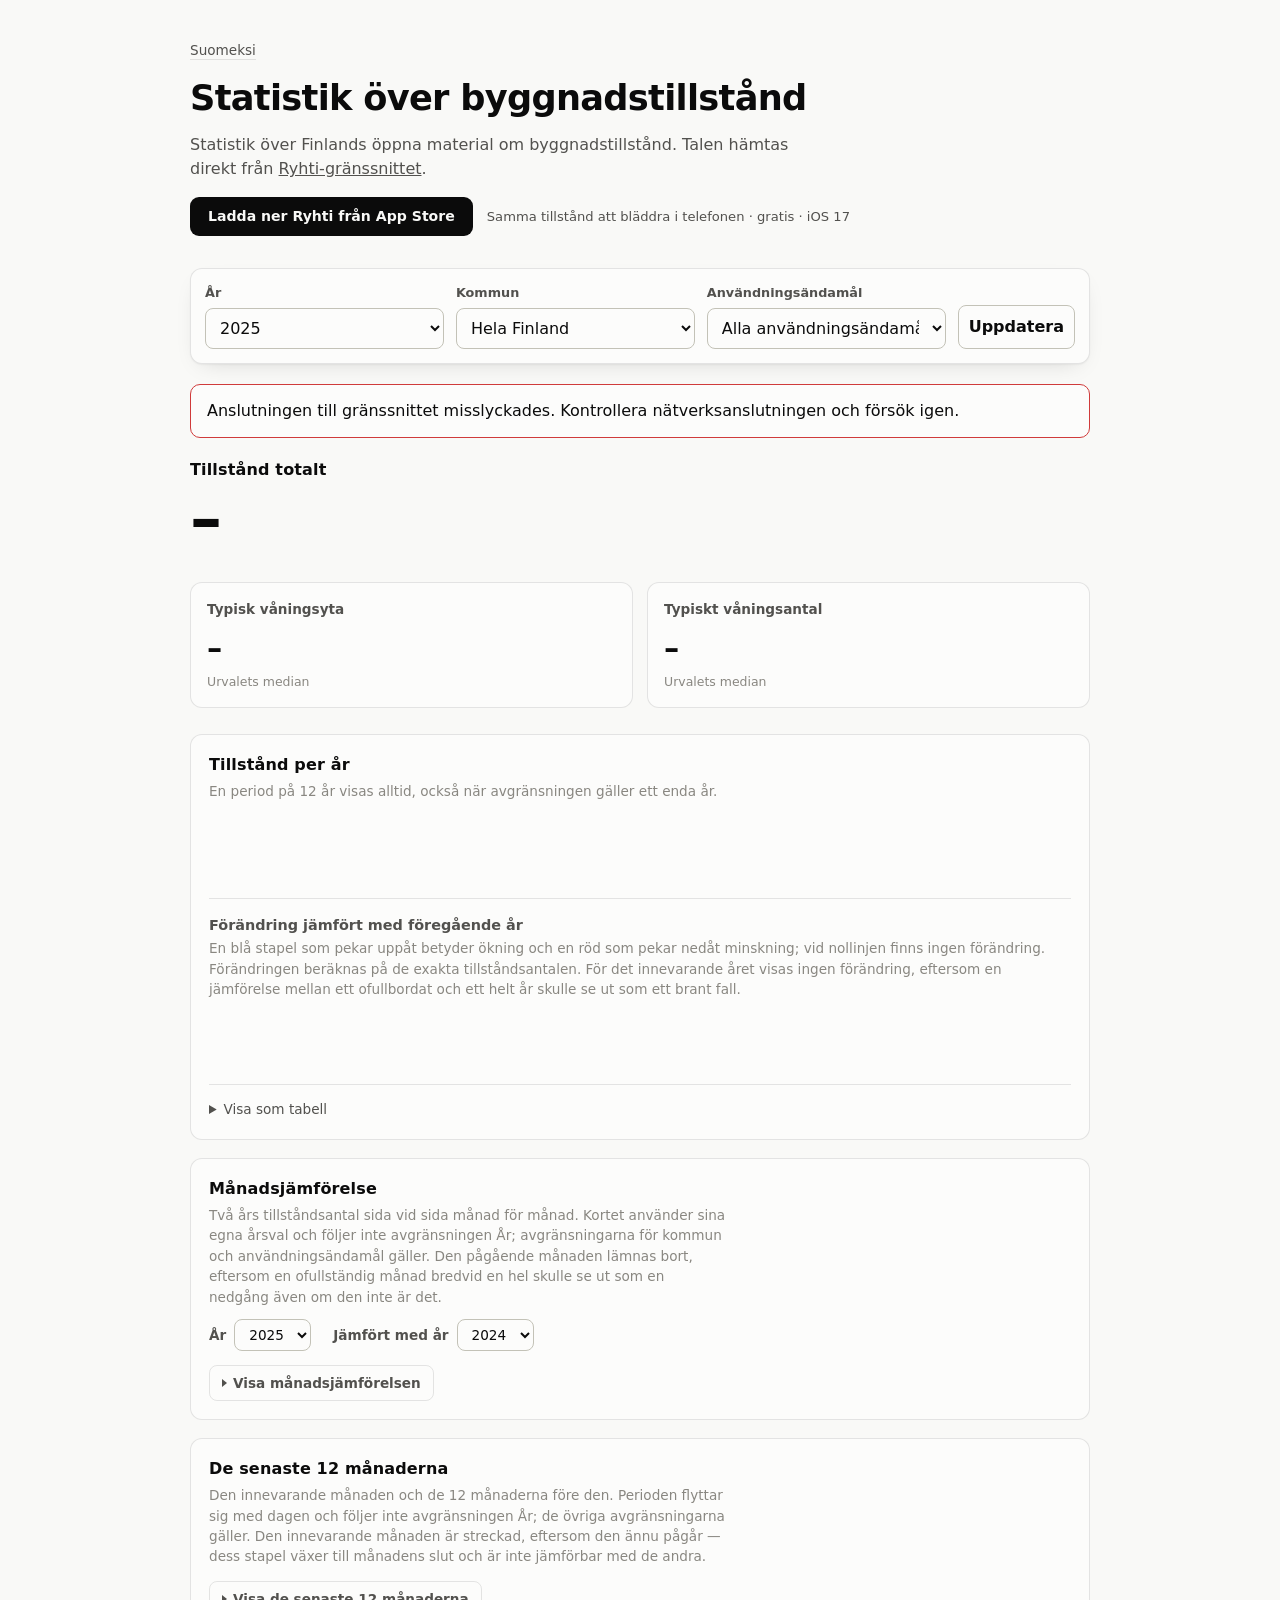
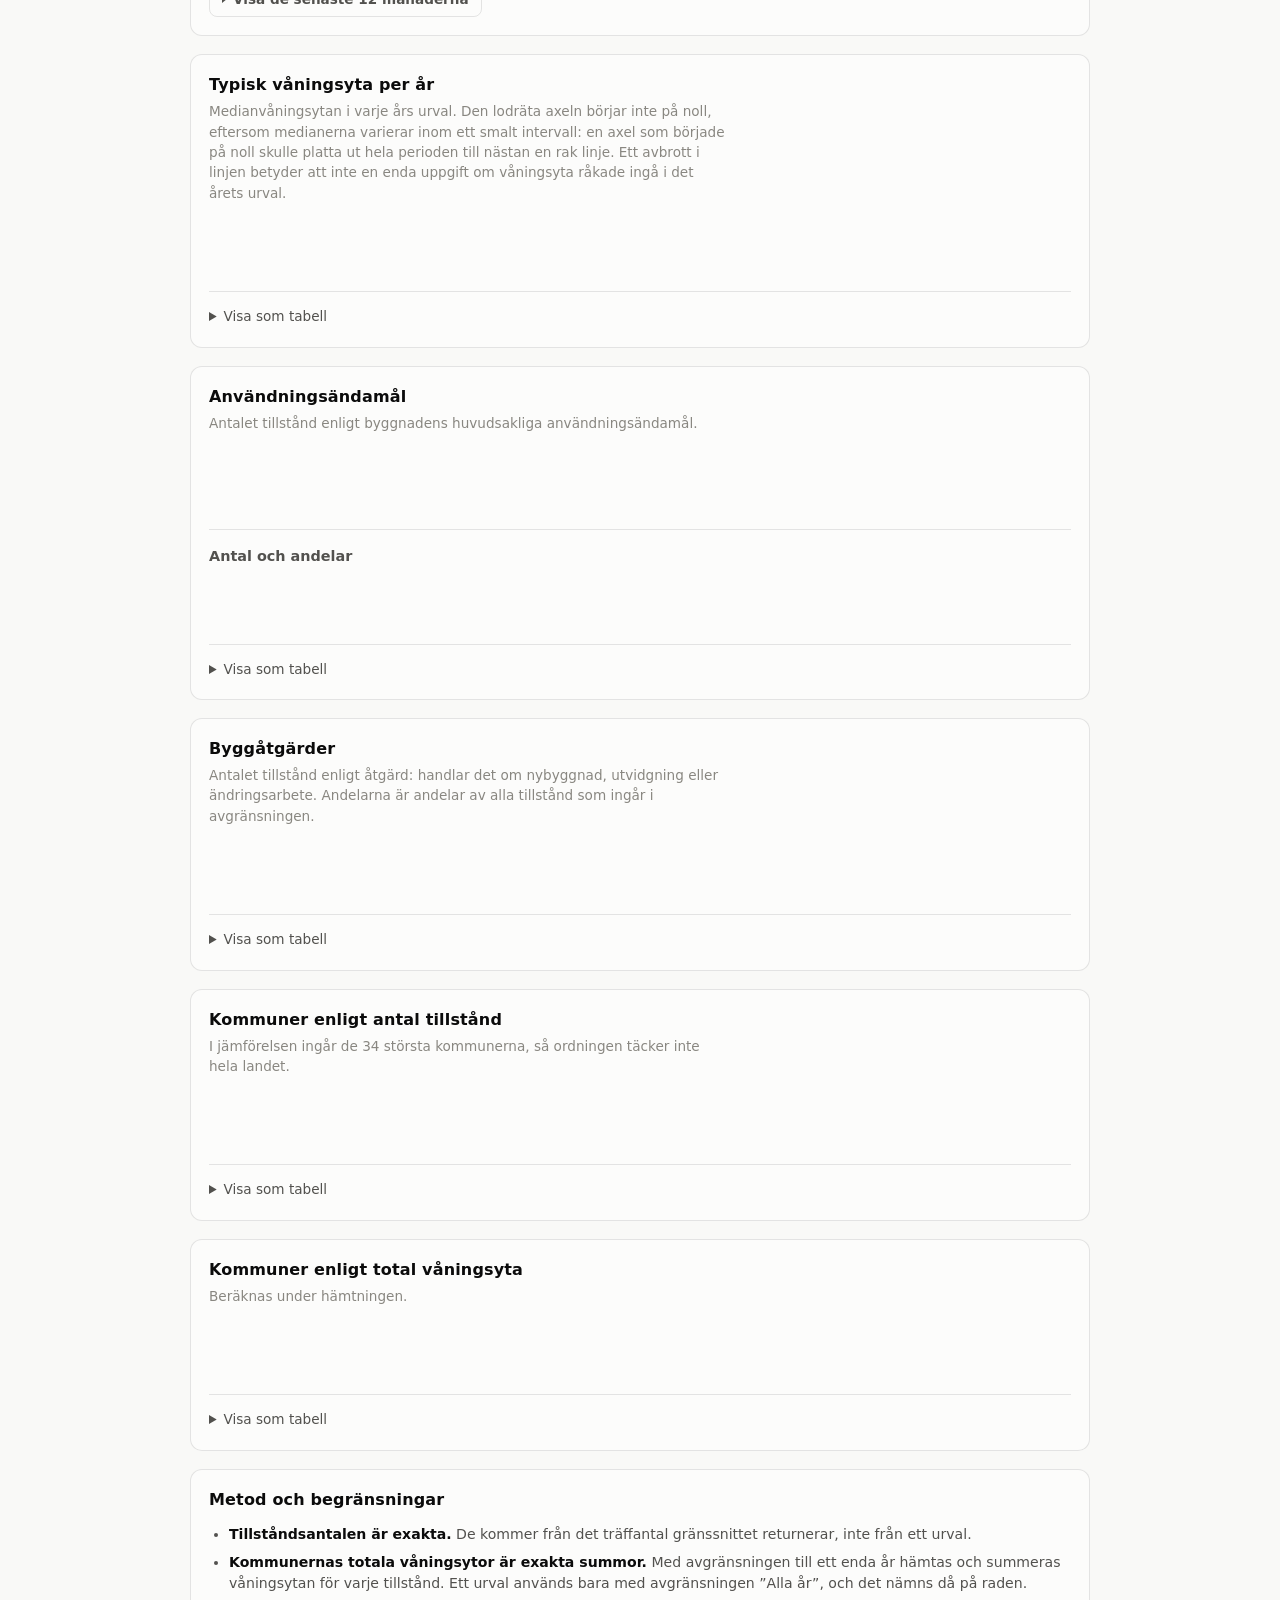
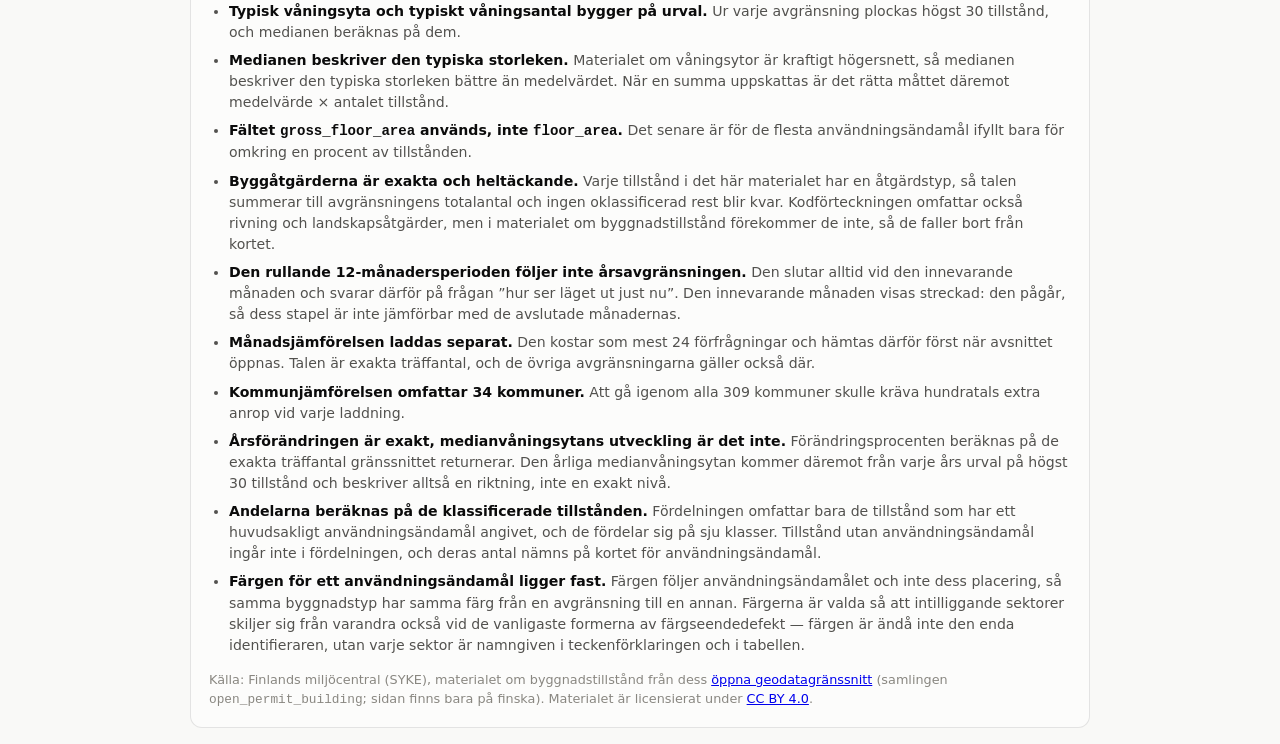
==== statistik/index.html @ 851aa3f9 "Add a Swedish statistics page at /statistik/ The page is a second shell over the same application, n" ====
<!doctype html>
<html lang="sv">
<head>
<meta charset="utf-8">
<meta name="viewport" content="width=device-width, initial-scale=1">
<title>Statistik över byggnadstillstånd</title>
<meta name="description" content="Statistik över Finlands öppna material om byggnadstillstånd (Ryhti-gränssnittet).">
<link rel="stylesheet" href="../assets/statistics.css">
<link rel="alternate" hreflang="sv" href="https://ryhti.botit.fi/statistik/">
<link rel="alternate" hreflang="fi" href="https://ryhti.botit.fi/tilastot/">
</head>
<body>
<header class="page-header">
  <div class="wrap">
    <p class="lang-switch"><a href="../tilastot/" hreflang="fi" lang="fi">Suomeksi</a></p>
    <h1>Statistik över byggnadstillstånd</h1>
    <p class="lede">
      Statistik över Finlands öppna material om byggnadstillstånd. Talen hämtas direkt från
      <a href="https://paikkatiedot.ymparisto.fi" rel="noreferrer noopener" target="_blank">Ryhti-gränssnittet</a>.
    </p>
    <p class="cta">
      <a class="app-store-button"
         href="https://apps.apple.com/fi/app/ryhti-rakentamisluvat/id6804220473"
         rel="noreferrer noopener" target="_blank">Ladda ner Ryhti från App Store</a>
      <span class="cta-meta">Samma tillstånd att bläddra i telefonen · gratis · iOS 17</span>
    </p>
  </div>
</header>

<main class="wrap">
  <form class="filters" id="filters" aria-label="Avgränsningar">
    <div class="field">
      <label for="year">År</label>
      <select id="year"></select>
    </div>
    <div class="field">
      <label for="municipality">Kommun</label>
      <select id="municipality"></select>
    </div>
    <div class="field">
      <label for="purpose">Användningsändamål</label>
      <select id="purpose"></select>
    </div>
    <button type="button" id="reload" class="reload">Uppdatera</button>
  </form>

  <div id="status" class="status" role="status" aria-live="polite" hidden>
    <div class="progress-track"><div class="progress-fill" id="progress-fill"></div></div>
    <span id="status-text">Hämtar…</span>
  </div>

  <div id="error" class="error-panel" role="alert" hidden></div>

  <div id="results">
    <section class="hero-block" aria-labelledby="hero-heading">
      <h2 id="hero-heading" class="section-title">Tillstånd totalt</h2>
      <p class="hero-figure" id="total-count">–</p>
      <p class="scope-chips" id="scope-chips"></p>
    </section>

    <section class="tiles" aria-label="Typiska värden">
      <article class="tile">
        <h3>Typisk våningsyta</h3>
        <p class="tile-value" id="typical-area">–</p>
        <p class="tile-note" id="typical-area-note">Urvalets median</p>
      </article>
      <article class="tile">
        <h3>Typiskt våningsantal</h3>
        <p class="tile-value" id="typical-storeys">–</p>
        <p class="tile-note" id="typical-storeys-note">Urvalets median</p>
      </article>
    </section>

    <section class="card" aria-labelledby="time-heading">
      <div class="card-head">
        <h2 id="time-heading" class="section-title">Tillstånd per år</h2>
        <p class="section-note">En period på 12 år visas alltid, också när avgränsningen gäller ett enda år.</p>
      </div>
      <div id="chart-years" class="chart"></div>

      <div class="sub-chart">
        <h3 class="sub-title">Förändring jämfört med föregående år</h3>
        <p class="section-note">
          En blå stapel som pekar uppåt betyder ökning och en röd som pekar nedåt
          minskning; vid nollinjen finns ingen förändring. Förändringen beräknas
          på de exakta tillståndsantalen. För det innevarande året visas ingen
          förändring, eftersom en jämförelse mellan ett ofullbordat och ett helt
          år skulle se ut som ett brant fall.
        </p>
        <div id="chart-yoy" class="chart"></div>
      </div>

      <details class="table-view">
        <summary>Visa som tabell</summary>
        <div id="table-years"></div>
      </details>
    </section>

    <section class="card" aria-labelledby="month-heading">
      <div class="card-head">
        <h2 id="month-heading" class="section-title">Månadsjämförelse</h2>
        <p class="section-note" id="month-note">
          Två års tillståndsantal sida vid sida månad för månad. Kortet använder
          sina egna årsval och följer inte avgränsningen År; avgränsningarna för
          kommun och användningsändamål gäller. Den pågående månaden lämnas
          bort, eftersom en ofullständig månad bredvid en hel skulle se ut som
          en nedgång även om den inte är det.
        </p>
        <div class="inline-fields">
          <p class="inline-field">
            <label for="month-year-a">År</label>
            <select id="month-year-a"></select>
          </p>
          <p class="inline-field">
            <label for="month-year-b">Jämfört med år</label>
            <select id="month-year-b"></select>
          </p>
        </div>
      </div>
      <!-- Outside the disclosure on purpose: it carries the "pick a single year"
           explanation, which is needed precisely when the section is collapsed. -->
      <div id="month-status" class="lazy-status" role="status" aria-live="polite" hidden></div>
      <details class="lazy-section" id="month-details">
        <summary>Visa månadsjämförelsen</summary>
        <div class="lazy-body">
          <div id="chart-months" class="chart"></div>
          <div id="table-months"></div>
        </div>
      </details>
    </section>

    <section class="card" aria-labelledby="rolling-heading">
      <div class="card-head">
        <h2 id="rolling-heading" class="section-title">De senaste 12 månaderna</h2>
        <p class="section-note">
          Den innevarande månaden och de 12 månaderna före den. Perioden flyttar
          sig med dagen och följer inte avgränsningen År; de övriga
          avgränsningarna gäller. Den innevarande månaden är streckad, eftersom
          den ännu pågår — dess stapel växer till månadens slut och är inte
          jämförbar med de andra.
        </p>
      </div>
      <div id="rolling-status" class="lazy-status" role="status" aria-live="polite" hidden></div>
      <details class="lazy-section" id="rolling-details">
        <summary>Visa de senaste 12 månaderna</summary>
        <div class="lazy-body">
          <div id="chart-rolling" class="chart"></div>
          <div id="table-rolling"></div>
        </div>
      </details>
    </section>

    <section class="card" aria-labelledby="median-area-heading">
      <div class="card-head">
        <h2 id="median-area-heading" class="section-title">Typisk våningsyta per år</h2>
        <p class="section-note">
          Medianvåningsytan i varje års urval. Den lodräta axeln börjar inte på noll,
          eftersom medianerna varierar inom ett smalt intervall: en axel som började
          på noll skulle platta ut hela perioden till nästan en rak linje. Ett avbrott
          i linjen betyder att inte en enda uppgift om våningsyta råkade ingå i det
          årets urval.
        </p>
      </div>
      <div id="chart-median-area" class="chart"></div>
      <details class="table-view">
        <summary>Visa som tabell</summary>
        <div id="table-median-area"></div>
      </details>
    </section>

    <section class="card" aria-labelledby="purpose-heading">
      <div class="card-head">
        <h2 id="purpose-heading" class="section-title">Användningsändamål</h2>
        <p class="section-note" id="purpose-note">Antalet tillstånd enligt byggnadens huvudsakliga användningsändamål.</p>
      </div>
      <div id="chart-purpose-split" class="chart"></div>
      <div class="sub-chart">
        <h3 class="sub-title">Antal och andelar</h3>
        <div id="chart-purposes" class="chart"></div>
      </div>
      <details class="table-view">
        <summary>Visa som tabell</summary>
        <div id="table-purposes"></div>
      </details>
    </section>

    <section class="card" aria-labelledby="action-heading">
      <div class="card-head">
        <h2 id="action-heading" class="section-title">Byggåtgärder</h2>
        <p class="section-note">
          Antalet tillstånd enligt åtgärd: handlar det om nybyggnad, utvidgning
          eller ändringsarbete. Andelarna är andelar av alla tillstånd som
          ingår i avgränsningen.
        </p>
      </div>
      <div id="chart-action-types" class="chart"></div>
      <details class="table-view">
        <summary>Visa som tabell</summary>
        <div id="table-action-types"></div>
      </details>
    </section>

    <section class="card" aria-labelledby="muni-count-heading">
      <div class="card-head">
        <h2 id="muni-count-heading" class="section-title">Kommuner enligt antal tillstånd</h2>
        <p class="section-note">I jämförelsen ingår de 34 största kommunerna, så ordningen täcker inte hela landet.</p>
      </div>
      <div id="chart-muni-count" class="chart"></div>
      <details class="table-view">
        <summary>Visa som tabell</summary>
        <div id="table-muni-count"></div>
      </details>
    </section>

    <section class="card" aria-labelledby="muni-area-heading">
      <div class="card-head">
        <h2 id="muni-area-heading" class="section-title">Kommuner enligt total våningsyta</h2>
        <p class="section-note" id="muni-area-note">Beräknas under hämtningen.</p>
      </div>
      <div id="chart-muni-area" class="chart"></div>
      <details class="table-view">
        <summary>Visa som tabell</summary>
        <div id="table-muni-area"></div>
      </details>
    </section>
  </div>

  <section class="card methodology" aria-labelledby="method-heading">
    <h2 id="method-heading" class="section-title">Metod och begränsningar</h2>
    <ul>
      <li><strong>Tillståndsantalen är exakta.</strong> De kommer från det träffantal gränssnittet returnerar, inte från ett urval.</li>
      <li><strong>Kommunernas totala våningsytor är exakta summor.</strong> Med avgränsningen till ett enda år hämtas och summeras våningsytan för varje tillstånd. Ett urval används bara med avgränsningen ”Alla år”, och det nämns då på raden.</li>
      <li><strong>Typisk våningsyta och typiskt våningsantal bygger på urval.</strong> Ur varje avgränsning plockas högst 30 tillstånd, och medianen beräknas på dem.</li>
      <li><strong>Medianen beskriver den typiska storleken.</strong> Materialet om våningsytor är kraftigt högersnett, så medianen beskriver den typiska storleken bättre än medelvärdet. När en summa uppskattas är det rätta måttet däremot medelvärde × antalet tillstånd.</li>
      <li><strong>Fältet <code>gross_floor_area</code> används, inte <code>floor_area</code>.</strong> Det senare är för de flesta användningsändamål ifyllt bara för omkring en procent av tillstånden.</li>
      <li><strong>Byggåtgärderna är exakta och heltäckande.</strong> Varje tillstånd i det här materialet har en åtgärdstyp, så talen summerar till avgränsningens totalantal och ingen oklassificerad rest blir kvar. Kodförteckningen omfattar också rivning och landskapsåtgärder, men i materialet om byggnadstillstånd förekommer de inte, så de faller bort från kortet.</li>
      <li><strong>Den rullande 12-månadersperioden följer inte årsavgränsningen.</strong> Den slutar alltid vid den innevarande månaden och svarar därför på frågan ”hur ser läget ut just nu”. Den innevarande månaden visas streckad: den pågår, så dess stapel är inte jämförbar med de avslutade månadernas.</li>
      <li><strong>Månadsjämförelsen laddas separat.</strong> Den kostar som mest 24 förfrågningar och hämtas därför först när avsnittet öppnas. Talen är exakta träffantal, och de övriga avgränsningarna gäller också där.</li>
      <li><strong>Kommunjämförelsen omfattar 34 kommuner.</strong> Att gå igenom alla 309 kommuner skulle kräva hundratals extra anrop vid varje laddning.</li>
      <li><strong>Årsförändringen är exakt, medianvåningsytans utveckling är det inte.</strong> Förändringsprocenten beräknas på de exakta träffantal gränssnittet returnerar. Den årliga medianvåningsytan kommer däremot från varje års urval på högst 30 tillstånd och beskriver alltså en riktning, inte en exakt nivå.</li>
      <li><strong>Andelarna beräknas på de klassificerade tillstånden.</strong> Fördelningen omfattar bara de tillstånd som har ett huvudsakligt användningsändamål angivet, och de fördelar sig på sju klasser. Tillstånd utan användningsändamål ingår inte i fördelningen, och deras antal nämns på kortet för användningsändamål.</li>
      <li><strong>Färgen för ett användningsändamål ligger fast.</strong> Färgen följer användningsändamålet och inte dess placering, så samma byggnadstyp har samma färg från en avgränsning till en annan. Färgerna är valda så att intilliggande sektorer skiljer sig från varandra också vid de vanligaste formerna av färgseendedefekt — färgen är ändå inte den enda identifieraren, utan varje sektor är namngiven i teckenförklaringen och i tabellen.</li>
    </ul>
    <p class="source-note">
      Källa: Finlands miljöcentral (SYKE), materialet om byggnadstillstånd från dess
      <a href="https://www.syke.fi/fi/ymparistotieto/avoimet-rajapinnat/paikkatietorajapinnat" rel="noreferrer noopener" target="_blank" hreflang="fi">öppna geodatagränssnitt</a>
      (samlingen <code>open_permit_building</code>; sidan finns bara på finska). Materialet är licensierat under
      <a href="https://creativecommons.org/licenses/by/4.0/deed.sv" rel="noreferrer noopener" target="_blank">CC BY 4.0</a>.
    </p>
  </section>
</main>

<!-- Shares the ?v= cache token with the Finnish shell and with every import
     specifier in assets/js/ — see the note in ../tilastot/index.html. -->
<script type="module" src="../assets/js/app.js?v=2026-09-03a"></script>
</body>
</html>
---- assets/statistics.css ----
/* Palette roles are declared once here and referenced by role everywhere else,
   so the light/dark values swap in one place. Dark values are declared under
   both the OS media query and an explicit [data-theme] stamp, so a viewer's
   own toggle wins in either direction. */
:root {
  color-scheme: light;
  --page-plane: #f9f9f7;
  --surface-1: #fcfcfb;
  --text-primary: #0b0b0b;
  --text-secondary: #52514e;
  --text-muted: #898781;
  --grid-line: #e1e0d9;
  --axis-line: #c3c2b7;
  --border: rgba(11, 11, 11, 0.10);
  --series-blue: #2a78d6;
  --series-orange: #eb6834;
  /* Categorical slots 3-7, used only by the purpose donut. Slots 1-2 are the
     blue/orange above, so the donut shares the page's existing two series
     colors rather than introducing a parallel palette. The ring order
     (blue, orange, aqua, yellow, magenta, violet, green, wrapping back to
     blue) was chosen so every adjacent pair clears the CVD and normal-vision
     separation gates in BOTH modes — violet beside blue fails in dark, which
     is why green rather than violet closes the ring. */
  --series-aqua: #1baf7a;
  --series-yellow: #eda100;
  --series-magenta: #e87ba4;
  --series-violet: #4a3aa7;
  --series-green: #008300;
  /* Diverging pair for the year-over-year chart: blue up, red down, with the
     zero line as the neutral midpoint. */
  --series-positive: #2a78d6;
  --series-negative: #e34948;
  --track: #eceae4;
  --critical: #d03b3b;
  --focus: #2a78d6;
  --surface-raised: #fcfcfb;
  --shadow-sticky: 0 1px 2px rgba(11, 11, 11, 0.05), 0 8px 24px -12px rgba(11, 11, 11, 0.18);
  --shadow-tooltip: 0 2px 6px rgba(11, 11, 11, 0.10), 0 12px 28px -10px rgba(11, 11, 11, 0.28);
  --chip-bg: rgba(11, 11, 11, 0.05);
}
@media (prefers-color-scheme: dark) {
  :root:not([data-theme="light"]) {
    color-scheme: dark;
    --page-plane: #0d0d0d;
    --surface-1: #1a1a19;
    --text-primary: #ffffff;
    --text-secondary: #c3c2b7;
    --text-muted: #898781;
    --grid-line: #2c2c2a;
    --axis-line: #383835;
    --border: rgba(255, 255, 255, 0.10);
    --series-blue: #3987e5;
    --series-orange: #d95926;
    --series-aqua: #199e70;
    --series-yellow: #c98500;
    --series-magenta: #d55181;
    --series-violet: #9085e9;
    --series-green: #008300;
    /* Diverging pair for the year-over-year chart: blue up, red down, with the
       zero line as the neutral midpoint. */
    --series-positive: #3987e5;
    --series-negative: #e66767;
    --track: #262624;
    --critical: #e66767;
    --focus: #3987e5;
    --surface-raised: #1f1f1e;
    --shadow-sticky: 0 1px 2px rgba(0, 0, 0, 0.5), 0 8px 24px -12px rgba(0, 0, 0, 0.7);
    --shadow-tooltip: 0 2px 6px rgba(0, 0, 0, 0.5), 0 12px 28px -10px rgba(0, 0, 0, 0.8);
    --chip-bg: rgba(255, 255, 255, 0.07);
  }
}
:root[data-theme="dark"] {
  color-scheme: dark;
  --page-plane: #0d0d0d;
  --surface-1: #1a1a19;
  --text-primary: #ffffff;
  --text-secondary: #c3c2b7;
  --text-muted: #898781;
  --grid-line: #2c2c2a;
  --axis-line: #383835;
  --border: rgba(255, 255, 255, 0.10);
  --series-blue: #3987e5;
  --series-orange: #d95926;
  --series-aqua: #199e70;
  --series-yellow: #c98500;
  --series-magenta: #d55181;
  --series-violet: #9085e9;
  --series-green: #008300;
  /* Diverging pair for the year-over-year chart: blue up, red down, with the
     zero line as the neutral midpoint. */
  --series-positive: #3987e5;
  --series-negative: #e66767;
  --track: #262624;
  --critical: #e66767;
  --focus: #3987e5;
  --surface-raised: #1f1f1e;
  --shadow-sticky: 0 1px 2px rgba(0, 0, 0, 0.5), 0 8px 24px -12px rgba(0, 0, 0, 0.7);
  --shadow-tooltip: 0 2px 6px rgba(0, 0, 0, 0.5), 0 12px 28px -10px rgba(0, 0, 0, 0.8);
  --chip-bg: rgba(255, 255, 255, 0.07);
}

* { box-sizing: border-box; }

body {
  margin: 0;
  background: var(--page-plane);
  color: var(--text-primary);
  font-family: system-ui, -apple-system, "Segoe UI", sans-serif;
  line-height: 1.5;
  -webkit-text-size-adjust: 100%;
}

.wrap { max-width: 940px; margin: 0 auto; padding: 0 20px; }

/* Language switch. Sits above the title rather than in a nav bar: it is the
   only cross-page link on either shell, and a reader who landed on the wrong
   language needs it before reading anything else, not after. Each shell links
   only to the other one, so the link text is always the language you would be
   switching TO — written in that language, which is what makes it recognisable
   to someone who cannot read the current page. */
.lang-switch { margin: 0 0 12px; font-size: 0.85rem; }
.lang-switch a {
  color: var(--text-secondary);
  text-decoration: none;
  border-bottom: 1px solid var(--border);
  padding-bottom: 1px;
}
.lang-switch a:hover { color: var(--text-primary); border-bottom-color: currentColor; }
.lang-switch a:focus-visible { outline: 2px solid var(--focus); outline-offset: 3px; border-radius: 2px; }

.page-header { padding: 40px 0 8px; }
.page-header h1 { margin: 0 0 8px; font-size: clamp(1.6rem, 4vw, 2.2rem); letter-spacing: -0.02em; }
.lede { margin: 0; color: var(--text-secondary); max-width: 62ch; }
.lede a { color: inherit; }

/* The app link. Secondary to the data on this page, so it is smaller than the
   landing page's primary call to action — but the same neutral pill, because a
   reader who arrives here directly has no other route to the app and should
   recognise it as the same affordance. The neutral pair inverts per theme and
   measures ~18.7:1 light / ~19.4:1 dark, well clear of AA. */
.cta {
  display: flex;
  flex-wrap: wrap;
  align-items: center;
  gap: 8px 14px;
  margin: 16px 0 0;
}
.app-store-button {
  display: inline-block;
  background: var(--text-primary);
  color: var(--page-plane);
  text-decoration: none;
  font-size: 0.88rem;
  font-weight: 600;
  padding: 9px 18px;
  border-radius: 9px;
}
.app-store-button:hover { opacity: 0.88; }
.app-store-button:focus-visible {
  outline: 2px solid var(--focus);
  outline-offset: 2px;
}
/* --text-secondary, not --text-muted: muted measures 3.41:1 on the page plane
   in light mode, under the 4.5:1 AA wants for text this size. Secondary gives
   7.53:1 / 10.85:1. */
.cta-meta { color: var(--text-secondary); font-size: 0.82rem; }

/* ---- Filters: one row above the charts ---- */
/* Sticky: the page is long, every figure below is scoped by these three
   controls, and losing them on scroll means scrolling back up to re-read what
   you are even looking at. */
.filters {
  position: sticky;
  top: 0;
  z-index: 20;
  display: flex;
  flex-wrap: wrap;
  gap: 12px;
  align-items: flex-end;
  margin: 24px 0 20px;
  padding: 14px;
  background: var(--surface-raised);
  border: 1px solid var(--border);
  border-radius: 12px;
  box-shadow: var(--shadow-sticky);
}
.field { display: flex; flex-direction: column; gap: 6px; flex: 1 1 180px; min-width: 0; }
.field label { font-size: 0.8rem; font-weight: 600; color: var(--text-secondary); }
select, .reload {
  font: inherit;
  color: var(--text-primary);
  background: var(--surface-1);
  border: 1px solid var(--axis-line);
  border-radius: 8px;
  padding: 9px 10px;
  min-width: 0;
}
.reload { flex: 0 0 auto; cursor: pointer; font-weight: 600; }
.reload:hover { border-color: var(--focus); }
select:focus-visible, .reload:focus-visible, summary:focus-visible {
  outline: 2px solid var(--focus);
  outline-offset: 2px;
}

/* ---- Loading + error ---- */
.status { display: flex; align-items: center; gap: 12px; margin-bottom: 16px; color: var(--text-secondary); font-size: 0.9rem; }
/* A class-level `display` would otherwise beat the UA stylesheet's [hidden]
   rule, leaving the finished progress bar on screen. Needed on every element
   here that sets display AND is toggled via the hidden attribute. */
.status[hidden] { display: none; }
.progress-track { flex: 1 1 auto; height: 4px; background: var(--track); border-radius: 999px; overflow: hidden; }
.progress-fill { height: 100%; width: 0%; background: var(--series-blue); border-radius: 999px; transition: width 120ms linear; }
#status-text { flex: 0 0 auto; font-variant-numeric: tabular-nums; }

.error-panel {
  margin-bottom: 20px;
  padding: 14px 16px;
  border: 1px solid var(--critical);
  border-radius: 10px;
  background: var(--surface-1);
  color: var(--text-primary);
}
.error-panel p { margin: 0 0 8px; }
.error-panel p:last-child { margin-bottom: 0; }
.error-panel code { font-size: 0.85em; }

/* ---- Hero + tiles ---- */
.hero-block { margin: 8px 0 20px; }
.section-title { margin: 0; font-size: 1rem; font-weight: 600; letter-spacing: 0.01em; }
.hero-figure {
  margin: 4px 0 2px;
  /* Proportional figures deliberately: tabular-nums gives every digit the width
     of a zero, which reads loose at display sizes. */
  font-variant-numeric: proportional-nums;
  font-size: clamp(2.6rem, 9vw, 4rem);
  font-weight: 700;
  letter-spacing: -0.03em;
  line-height: 1.05;
}
.section-note { margin: 0; color: var(--text-muted); font-size: 0.85rem; }

/* The active slice, one chip per dimension — readable at a glance next to the
   hero figure, which the filter row alone cannot do once it scrolls away. */
.scope-chips { display: flex; flex-wrap: wrap; gap: 6px; margin: 8px 0 0; }
.chip {
  padding: 3px 9px;
  border-radius: 999px;
  background: var(--chip-bg);
  color: var(--text-secondary);
  font-size: 0.78rem;
  font-weight: 500;
  white-space: nowrap;
}

.tiles { display: grid; grid-template-columns: repeat(auto-fit, minmax(200px, 1fr)); gap: 14px; margin-bottom: 26px; }
.tile { background: var(--surface-1); border: 1px solid var(--border); border-radius: 12px; padding: 16px; }
.tile h3 { margin: 0; font-size: 0.85rem; font-weight: 600; color: var(--text-secondary); }
.tile-value {
  margin: 6px 0 2px;
  font-size: 1.9rem;
  font-weight: 700;
  letter-spacing: -0.02em;
  font-variant-numeric: proportional-nums;
}
.tile-note { margin: 0; color: var(--text-muted); font-size: 0.78rem; }

/* ---- Cards ---- */
.card {
  background: var(--surface-1);
  border: 1px solid var(--border);
  border-radius: 12px;
  padding: 18px;
  margin-bottom: 18px;
}
.card-head { margin-bottom: 14px; }
.card-head .section-note { margin-top: 4px; max-width: 60ch; }
.chart { min-height: 60px; }

/* ---- Refetch: hold the frame ---- */
/* While a new slice loads, the previous render stays put at reduced opacity.
   Blanking to "–" or swapping in a skeleton costs the reader their place and
   makes the page jump; this keeps the layout stable and just says "working". */
#results { transition: opacity 160ms ease; }
#results.is-refreshing { opacity: 0.45; }
#results.is-refreshing .hit-target { pointer-events: none; }

/* ---- Column chart (SVG) ---- */
.grid-line { stroke: var(--grid-line); stroke-width: 1; }
.axis-line { stroke: var(--axis-line); stroke-width: 1; }
.axis-label { fill: var(--text-muted); font-size: 11px; font-variant-numeric: tabular-nums; }
.bar-mark { fill: var(--series-blue); }
/* The compared year recedes: a neutral reference behind the figure, not a second
   category. --text-muted and not --axis-line: the axis token is tuned for a 1px
   structural rule and measures 1.75:1 light / 1.48:1 dark against the card, which
   is under the 3:1 the mark spec asks of a non-text mark and all but invisible in
   dark mode. --text-muted measures 3.5:1 and 4.85:1, so the bar survives as a
   mark. The two bars sit close in luminance (1.01:1 in dark), so they are told
   apart by hue and by a pair order that never varies — selected year always
   left, compared year always right — with the legend and the table twin behind
   that. Color is never the only thing carrying which year is which. */
.bar-mark-previous { fill: var(--text-muted); }
/* The running month: same hue, different texture. Length already means "how
   many", so a partial month must not differ from a whole one by length alone —
   the hatch says it is a different KIND of bar. Texture rather than a paler
   color, so it survives greyscale and any color vision deficiency. */
.hatch-ground { fill: var(--series-blue); fill-opacity: 0.18; }
.hatch-stripe { stroke: var(--series-blue); stroke-width: 3.5; }
.axis-label-year { fill: var(--text-secondary); font-weight: 600; }
/* The one direct label on the chart: the peak. Text wears a text token, never
   the series color. */
.peak-label {
  fill: var(--text-primary);
  font-size: 11px;
  font-weight: 600;
  font-variant-numeric: tabular-nums;
}
.hit-target { fill: transparent; cursor: default; }
.hit-target:hover { fill: var(--text-primary); fill-opacity: 0.05; }
.hit-target:focus-visible {
  fill: var(--text-primary);
  fill-opacity: 0.05;
  outline: 2px solid var(--focus);
  outline-offset: -2px;
}

/* ---- Tooltip ---- */
/* Value leads, label follows: the reader already knows which column they are
   pointing at and wants the number. */
.chart-tooltip {
  position: fixed;
  z-index: 40;
  pointer-events: none;
  display: flex;
  flex-direction: column;
  gap: 1px;
  padding: 7px 10px;
  border: 1px solid var(--border);
  border-radius: 8px;
  background: var(--surface-raised);
  box-shadow: var(--shadow-tooltip);
}
.chart-tooltip[hidden] { display: none; }
.chart-tooltip-value { font-size: 0.95rem; font-weight: 700; color: var(--text-primary); }
.chart-tooltip-label { font-size: 0.78rem; color: var(--text-secondary); }

/* ---- Bar rows (HTML) ---- */
.bar-rows { list-style: none; margin: 0; padding: 0; display: flex; flex-direction: column; gap: 10px; }
.bar-row {
  display: grid;
  grid-template-columns: minmax(0, 11rem) minmax(60px, 1fr) auto;
  align-items: center;
  gap: 12px;
}
.bar-row { border-radius: 6px; transition: background-color 120ms ease; }
.bar-row:hover { background: var(--chip-bg); }
.bar-row-label { font-size: 0.87rem; color: var(--text-secondary); overflow-wrap: anywhere; }
.bar-row-track { background: var(--track); border-radius: 4px; height: 12px; overflow: hidden; }
/* Rounded data-end, square at the baseline, so the bar reads as anchored to
   zero rather than floating. */
.bar-row-fill { display: block; height: 100%; background: var(--series-blue); border-radius: 0 4px 4px 0; }
.hue-orange .bar-row-fill { background: var(--series-orange); }
.bar-row-value { font-size: 0.87rem; font-weight: 600; font-variant-numeric: tabular-nums; white-space: nowrap; }
.bar-row-note { grid-column: 2 / -1; margin-top: -4px; font-size: 0.72rem; color: var(--text-muted); }

@media (max-width: 620px) {
  /* Stacked, the filter bar is ~500px tall on a phone — pinning it would eat
     most of the viewport, so it scrolls away with the rest of the page. The
     scope chips beside the hero figure carry the active slice from there on. */
  .filters { position: static; box-shadow: none; }
  /* The button gets its own full-width row rather than squeezing the select
     next to it. */
  .field { flex: 1 1 100%; }
  .reload { flex: 1 1 100%; padding: 11px 10px; }
}

@media (max-width: 560px) {
  .bar-row { grid-template-columns: minmax(0, 1fr) auto; }
  .bar-row-label { grid-column: 1 / -1; }
  .bar-row-track { grid-column: 1; }
  .bar-row-note { grid-column: 1 / -1; }
}

/* A second chart inside one card: the two answer different questions about the
   same numbers (level vs change, shape vs ranking), so they share a card and a
   table rather than each claiming their own. */
.sub-chart { margin-top: 22px; padding-top: 16px; border-top: 1px solid var(--border); }
.sub-title { margin: 0 0 2px; font-size: 0.9rem; font-weight: 600; color: var(--text-secondary); }
.sub-chart .section-note { margin-bottom: 10px; }

/* ---- Share column on the bar rows ---- */
/* Counts answer "how many", the share answers "how much of the whole" — the
   read a pie is usually reached for. Adding it as a column keeps both reads in
   the chart that already ranks correctly, instead of splitting them across two
   figures. Only the purpose rows opt in; the municipality rankings are a capped
   34-candidate subset that does not sum to a whole, so a share there would be a
   percentage of nothing. */
.bar-rows.has-share .bar-row { grid-template-columns: minmax(0, 11rem) minmax(60px, 1fr) auto 3.4rem; }
.bar-row-share {
  font-size: 0.87rem;
  color: var(--text-secondary);
  font-variant-numeric: tabular-nums;
  text-align: right;
  white-space: nowrap;
}

/* ---- Donut (part-to-whole) ---- */
.donut-chart { display: flex; flex-wrap: wrap; align-items: center; gap: 22px; }
.donut-figure { flex: 0 0 auto; width: 210px; max-width: 100%; }
.donut-slice {
  /* A 2px ring in the card's own surface color between neighbouring segments,
     per the mark spec — the gap, not the hue alone, is what separates two
     slices for a reader who cannot tell the hues apart. */
  stroke: var(--surface-1);
  stroke-width: 2;
  transition: opacity 120ms ease;
}
.donut-figure:hover .donut-slice { opacity: 0.45; }
.donut-figure .donut-slice:hover,
.donut-figure .donut-slice:focus-visible { opacity: 1; }
.donut-slice:focus-visible { outline: 2px solid var(--focus); outline-offset: 2px; }
/* Text in the hole wears text tokens, never a series color. */
.donut-center-value {
  fill: var(--text-primary);
  font-size: 26px;
  font-weight: 700;
  text-anchor: middle;
  font-variant-numeric: proportional-nums;
}
.donut-center-label { fill: var(--text-muted); font-size: 11px; text-anchor: middle; }

/* Two entries on one line above the plot — a legend this short does not need a
   column layout, and sitting above the chart it is read before the marks.
   .legend-item is shared with the donut, whose four-column grid would leave two
   empty tracks (and 3.4rem of dead space) on a swatch+name pair, so the grid is
   collapsed back to the two columns these items actually have. */
.chart-legend {
  display: flex;
  flex-wrap: wrap;
  gap: 6px 18px;
  list-style: none;
  margin: 0 0 10px;
  padding: 0;
}
.chart-legend .legend-item {
  grid-template-columns: 10px auto;
  padding: 0;
  gap: 7px;
}
.chart-legend .legend-item:hover { background: none; }
.chart-legend .legend-swatch.swatch-current { background: var(--series-blue); }
.chart-legend .legend-swatch.swatch-previous { background: var(--text-muted); }

/* The legend is not optional here: three of the seven light-mode slot colors
   sit below 3:1 against the card surface, so the written name carries identity
   and the color only reinforces it. */
/* Capped so the two key columns stay beside the ring instead of drifting to the
   far edge of a wide card, which leaves the swatches stranded from the shape
   they are labelling. */
.donut-legend { flex: 1 1 240px; max-width: 440px; list-style: none; margin: 0; padding: 0; min-width: 0; }
.legend-item {
  display: grid;
  grid-template-columns: 10px minmax(0, 1fr) auto 3.4rem;
  align-items: baseline;
  gap: 10px;
  padding: 3px 4px;
  border-radius: 6px;
}
.legend-item:hover { background: var(--chip-bg); }
/* Key-only: swatch and name, no figures. Used where bar rows directly below
   carry the counts and shares. */
.donut-legend.key-only { columns: 2; column-gap: 18px; }
.donut-legend.key-only .legend-item { grid-template-columns: 10px minmax(0, 1fr); break-inside: avoid; }
.legend-swatch { width: 10px; height: 10px; border-radius: 3px; align-self: center; }
.legend-label { font-size: 0.85rem; color: var(--text-secondary); overflow-wrap: anywhere; }
.legend-value { font-size: 0.85rem; font-weight: 600; font-variant-numeric: tabular-nums; white-space: nowrap; }
.legend-share {
  font-size: 0.85rem;
  color: var(--text-secondary);
  font-variant-numeric: tabular-nums;
  text-align: right;
  white-space: nowrap;
}

/* Categorical slots, in ring order. Assigned by building purpose CODE, never by
   rank — a filter that reorders the purposes must not repaint them. */
.slot-1 { fill: var(--series-blue); }
.slot-2 { fill: var(--series-orange); }
.slot-3 { fill: var(--series-aqua); }
.slot-4 { fill: var(--series-yellow); }
.slot-5 { fill: var(--series-magenta); }
.slot-6 { fill: var(--series-violet); }
.slot-7 { fill: var(--series-green); }
.swatch-1 { background: var(--series-blue); }
.swatch-2 { background: var(--series-orange); }
.swatch-3 { background: var(--series-aqua); }
.swatch-4 { background: var(--series-yellow); }
.swatch-5 { background: var(--series-magenta); }
.swatch-6 { background: var(--series-violet); }
.swatch-7 { background: var(--series-green); }

/* ---- Line chart (median size over time) ---- */
.line-mark { fill: none; stroke: var(--series-orange); stroke-width: 2; stroke-linejoin: round; stroke-linecap: round; }
/* A 2px surface ring so a dot stays readable where it overlaps the line. */
.line-dot { fill: var(--series-orange); stroke: var(--surface-1); stroke-width: 2; }
.crosshair { stroke: var(--axis-line); stroke-width: 1; stroke-dasharray: 3 3; }

/* ---- Diverging columns (year-over-year change) ---- */
.bar-mark-positive { fill: var(--series-positive); }
.bar-mark-negative { fill: var(--series-negative); }
/* The zero line is the neutral midpoint of the diverging scale, so it reads a
   step stronger than an ordinary gridline. */
.zero-line { stroke: var(--axis-line); stroke-width: 1; }
.delta-label {
  fill: var(--text-primary);
  font-size: 11px;
  font-weight: 600;
  font-variant-numeric: tabular-nums;
}

@media (max-width: 560px) {
  /* Label on its own row, then track + count + share together on the next — the
     share must not fall to a third row, which would double the height of every
     entry on a phone. */
  .bar-rows.has-share .bar-row { grid-template-columns: minmax(0, 1fr) auto auto; }
  .bar-rows.has-share .bar-row-label { grid-column: 1 / -1; }
  .bar-rows.has-share .bar-row-track { grid-column: 1; }
  .bar-rows.has-share .bar-row-note { grid-column: 1 / -1; }
  .bar-row-share { text-align: left; }
  .donut-chart { gap: 16px; }
  .donut-figure { width: 100%; max-width: 240px; margin: 0 auto; }
  .donut-legend.key-only { columns: 1; }
}

/* ---- Table view (the non-visual path to the same numbers) ---- */
/* A section that pays for itself only when opened. Styled like the table views
   so the disclosure reads as the same affordance, but it sits in the card body
   rather than below a rule, because what it opens is a chart and not a footnote. */
.lazy-section > summary {
  cursor: pointer;
  font-size: 0.85rem;
  font-weight: 600;
  color: var(--text-secondary);
  list-style: none;
  display: inline-flex;
  align-items: center;
  gap: 6px;
  padding: 7px 12px;
  border: 1px solid var(--border);
  border-radius: 8px;
}
.lazy-section > summary::-webkit-details-marker { display: none; }
.lazy-section > summary::before {
  content: "";
  width: 0;
  height: 0;
  border-left: 5px solid currentColor;
  border-top: 4px solid transparent;
  border-bottom: 4px solid transparent;
  transition: transform 120ms ease;
}
.lazy-section[open] > summary::before { transform: rotate(90deg); }
.lazy-section > summary:hover { color: var(--text-primary); }
.lazy-section > summary:focus-visible {
  outline: 2px solid var(--focus);
  outline-offset: 2px;
}
/* Inline year picker inside a card head. Borrows the filter row's select
   styling but sits on one line with its label, because it scopes one card
   rather than the page. */
.inline-fields {
  display: flex;
  flex-wrap: wrap;
  gap: 8px 22px;
  margin: 12px 0 0;
}
.inline-fields .inline-field { margin: 0; }
.inline-field {
  display: flex;
  flex-wrap: wrap;
  align-items: center;
  gap: 8px;
  margin: 12px 0 0;
}
.inline-field label { font-size: 0.85rem; color: var(--text-secondary); font-weight: 600; }
.inline-field select {
  font: inherit;
  font-size: 0.85rem;
  padding: 6px 10px;
  border-radius: 8px;
  border: 1px solid var(--axis-line);
  background: var(--surface-raised);
  color: var(--text-primary);
}
.inline-field select:focus-visible { outline: 2px solid var(--focus); outline-offset: 2px; }

.lazy-body { margin-top: 16px; }
.lazy-status { color: var(--text-muted); font-size: 0.87rem; margin-bottom: 12px; }
.lazy-status[hidden] { display: none; }


@media (prefers-reduced-motion: reduce) {
  .lazy-section > summary::before { transition: none; }
}

.table-view { margin-top: 14px; border-top: 1px solid var(--border); padding-top: 12px; }
.table-view summary {
  cursor: pointer;
  font-size: 0.85rem;
  color: var(--text-secondary);
  border-radius: 6px;
  padding: 2px 4px;
  margin-left: -4px;
  width: fit-content;
}
.table-view summary:hover { color: var(--text-primary); }
/* A wide table scrolls inside its own box; the page body never scrolls
   sideways. */
.table-view > div { overflow-x: auto; }
.table-view table { border-collapse: collapse; margin-top: 10px; width: 100%; font-size: 0.87rem; }
.table-view th, .table-view td {
  text-align: left;
  padding: 7px 14px 7px 0;
  border-bottom: 1px solid var(--grid-line);
  white-space: nowrap;
}
/* tabular-nums belongs here — these are columns of numbers that must line up. */
.table-view td { font-variant-numeric: tabular-nums; }
.table-view thead th { color: var(--text-secondary); font-weight: 600; }
.table-view tbody th { font-weight: 500; color: var(--text-primary); white-space: normal; }

.empty-note { margin: 0; color: var(--text-muted); font-size: 0.87rem; }

/* ---- Methodology ---- */
.methodology ul { margin: 12px 0 0; padding-left: 20px; color: var(--text-secondary); font-size: 0.88rem; }
.methodology li { margin-bottom: 7px; }
.methodology strong { color: var(--text-primary); font-weight: 600; }
.source-note { margin: 14px 0 0; color: var(--text-muted); font-size: 0.8rem; }
code { font-family: ui-monospace, SFMono-Regular, Menlo, monospace; }

main { padding-bottom: 56px; }

@media (prefers-reduced-motion: reduce) {
  .progress-fill,
  #results,
  .bar-row { transition: none; }
}
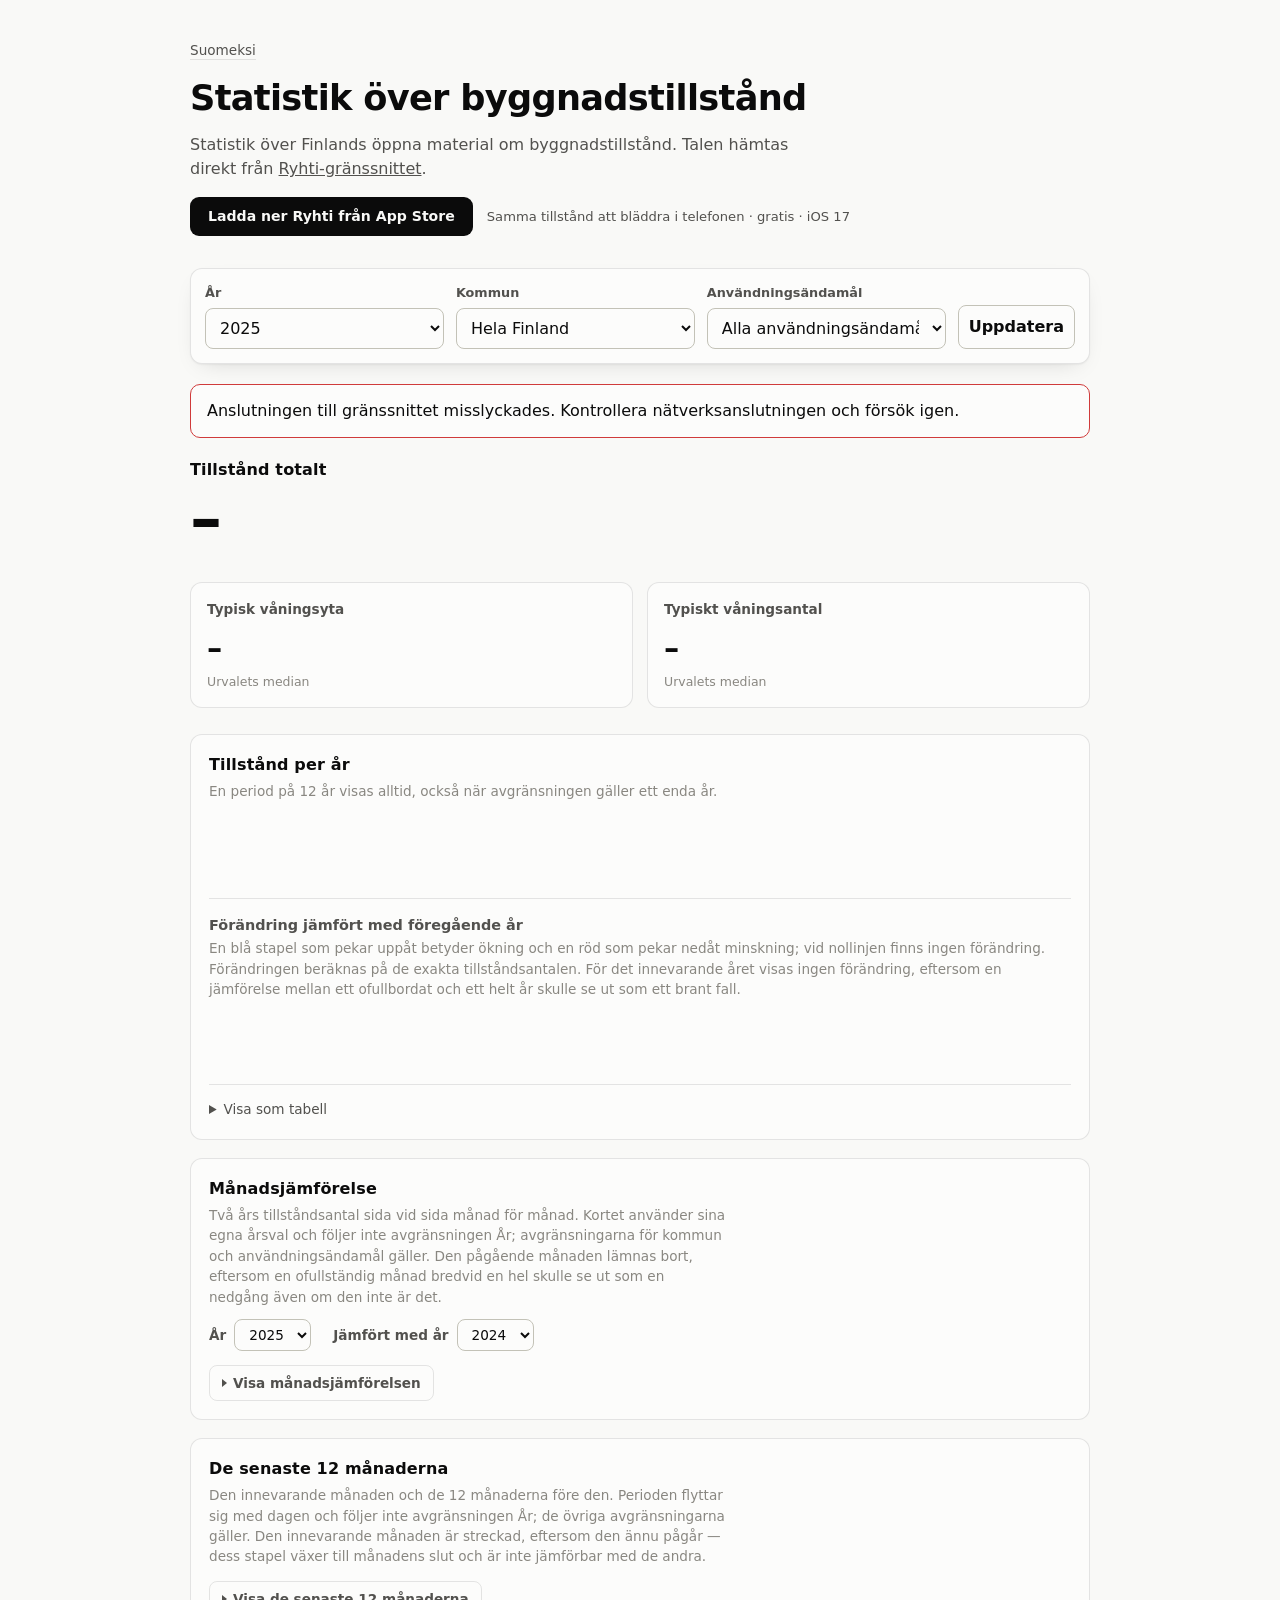
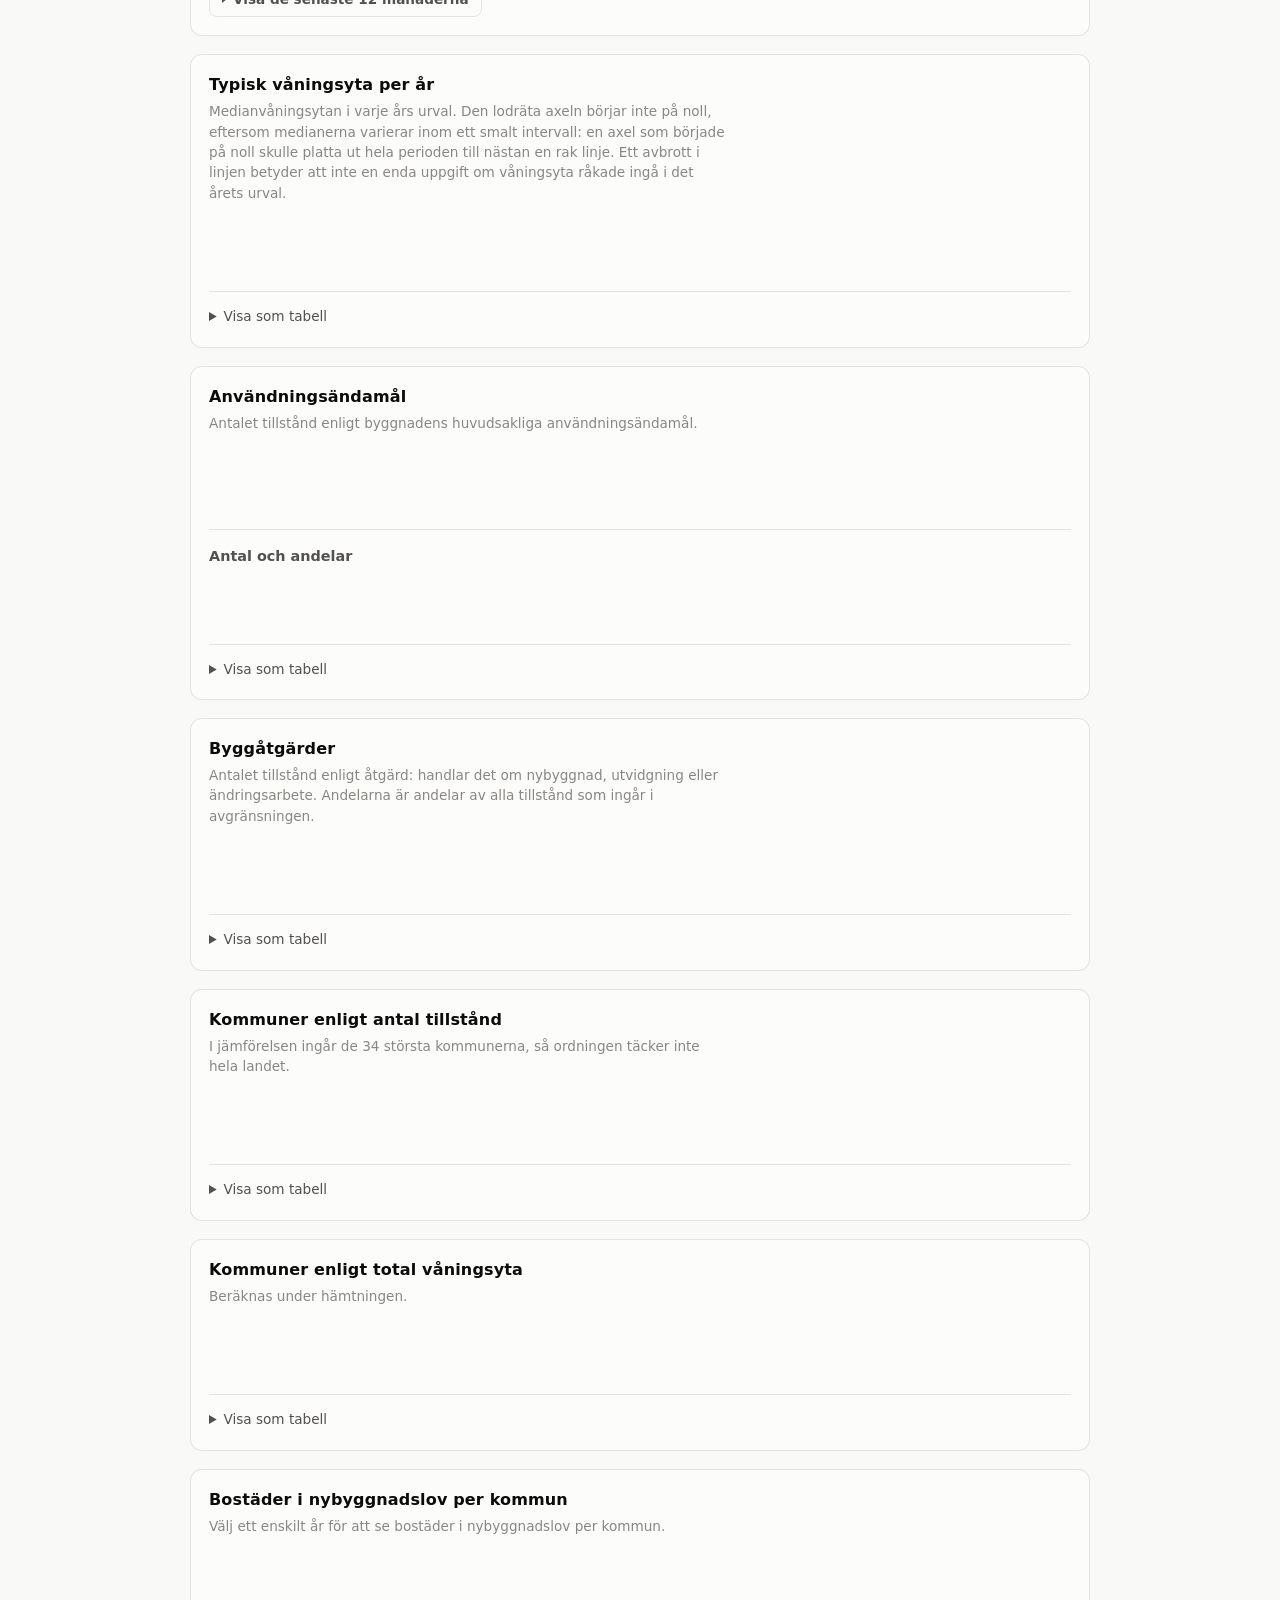
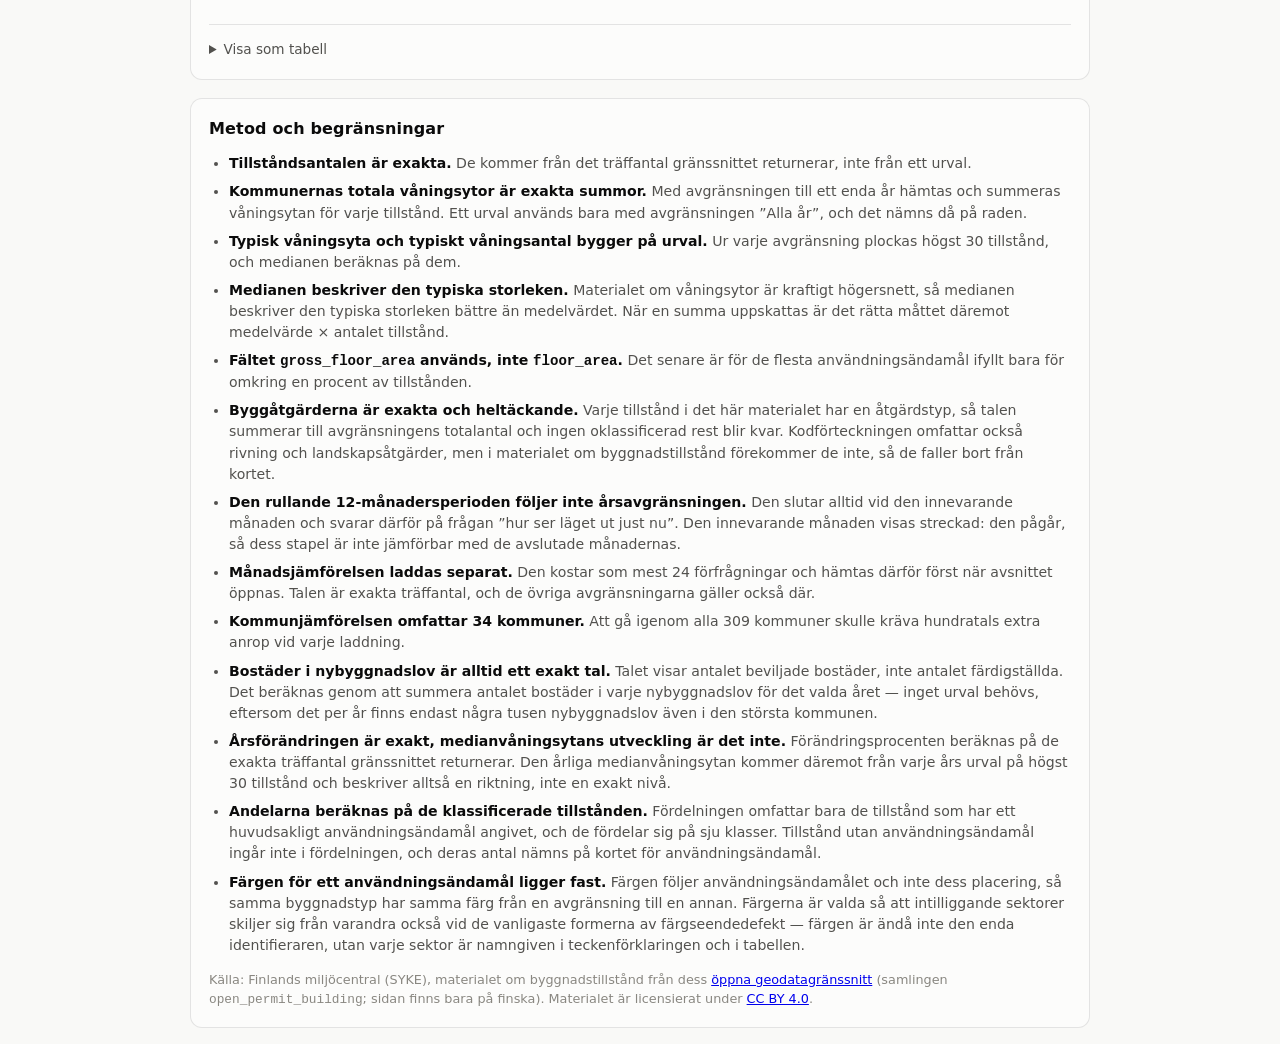
==== commit d6e29493: "Add new apartments by municipality to the statistics pages Ports Ryhti iOS app's Phase 17 feature (S" ====
--- a/statistik/index.html
+++ b/statistik/index.html
@@ -223,6 +223,18 @@
         <div id="table-muni-area"></div>
       </details>
     </section>
+
+    <section class="card" aria-labelledby="muni-apartments-heading">
+      <div class="card-head">
+        <h2 id="muni-apartments-heading" class="section-title">Bostäder i nybyggnadslov per kommun</h2>
+        <p class="section-note" id="muni-apartments-note">Välj ett enskilt år för att se bostäder i nybyggnadslov per kommun.</p>
+      </div>
+      <div id="chart-muni-apartments" class="chart"></div>
+      <details class="table-view">
+        <summary>Visa som tabell</summary>
+        <div id="table-muni-apartments"></div>
+      </details>
+    </section>
   </div>
 
   <section class="card methodology" aria-labelledby="method-heading">
@@ -237,6 +249,7 @@
       <li><strong>Den rullande 12-månadersperioden följer inte årsavgränsningen.</strong> Den slutar alltid vid den innevarande månaden och svarar därför på frågan ”hur ser läget ut just nu”. Den innevarande månaden visas streckad: den pågår, så dess stapel är inte jämförbar med de avslutade månadernas.</li>
       <li><strong>Månadsjämförelsen laddas separat.</strong> Den kostar som mest 24 förfrågningar och hämtas därför först när avsnittet öppnas. Talen är exakta träffantal, och de övriga avgränsningarna gäller också där.</li>
       <li><strong>Kommunjämförelsen omfattar 34 kommuner.</strong> Att gå igenom alla 309 kommuner skulle kräva hundratals extra anrop vid varje laddning.</li>
+      <li><strong>Bostäder i nybyggnadslov är alltid ett exakt tal.</strong> Talet visar antalet beviljade bostäder, inte antalet färdigställda. Det beräknas genom att summera antalet bostäder i varje nybyggnadslov för det valda året — inget urval behövs, eftersom det per år finns endast några tusen nybyggnadslov även i den största kommunen.</li>
       <li><strong>Årsförändringen är exakt, medianvåningsytans utveckling är det inte.</strong> Förändringsprocenten beräknas på de exakta träffantal gränssnittet returnerar. Den årliga medianvåningsytan kommer däremot från varje års urval på högst 30 tillstånd och beskriver alltså en riktning, inte en exakt nivå.</li>
       <li><strong>Andelarna beräknas på de klassificerade tillstånden.</strong> Fördelningen omfattar bara de tillstånd som har ett huvudsakligt användningsändamål angivet, och de fördelar sig på sju klasser. Tillstånd utan användningsändamål ingår inte i fördelningen, och deras antal nämns på kortet för användningsändamål.</li>
       <li><strong>Färgen för ett användningsändamål ligger fast.</strong> Färgen följer användningsändamålet och inte dess placering, så samma byggnadstyp har samma färg från en avgränsning till en annan. Färgerna är valda så att intilliggande sektorer skiljer sig från varandra också vid de vanligaste formerna av färgseendedefekt — färgen är ändå inte den enda identifieraren, utan varje sektor är namngiven i teckenförklaringen och i tabellen.</li>
@@ -252,6 +265,6 @@
 
 <!-- Shares the ?v= cache token with the Finnish shell and with every import
      specifier in assets/js/ — see the note in ../tilastot/index.html. -->
-<script type="module" src="../assets/js/app.js?v=2026-09-03a"></script>
+<script type="module" src="../assets/js/app.js?v=2026-09-07a"></script>
 </body>
 </html>
--- a/assets/statistics.css
+++ b/assets/statistics.css
@@ -359,6 +359,7 @@
    zero rather than floating. */
 .bar-row-fill { display: block; height: 100%; background: var(--series-blue); border-radius: 0 4px 4px 0; }
 .hue-orange .bar-row-fill { background: var(--series-orange); }
+.hue-aqua .bar-row-fill { background: var(--series-aqua); }
 .bar-row-value { font-size: 0.87rem; font-weight: 600; font-variant-numeric: tabular-nums; white-space: nowrap; }
 .bar-row-note { grid-column: 2 / -1; margin-top: -4px; font-size: 0.72rem; color: var(--text-muted); }
 
